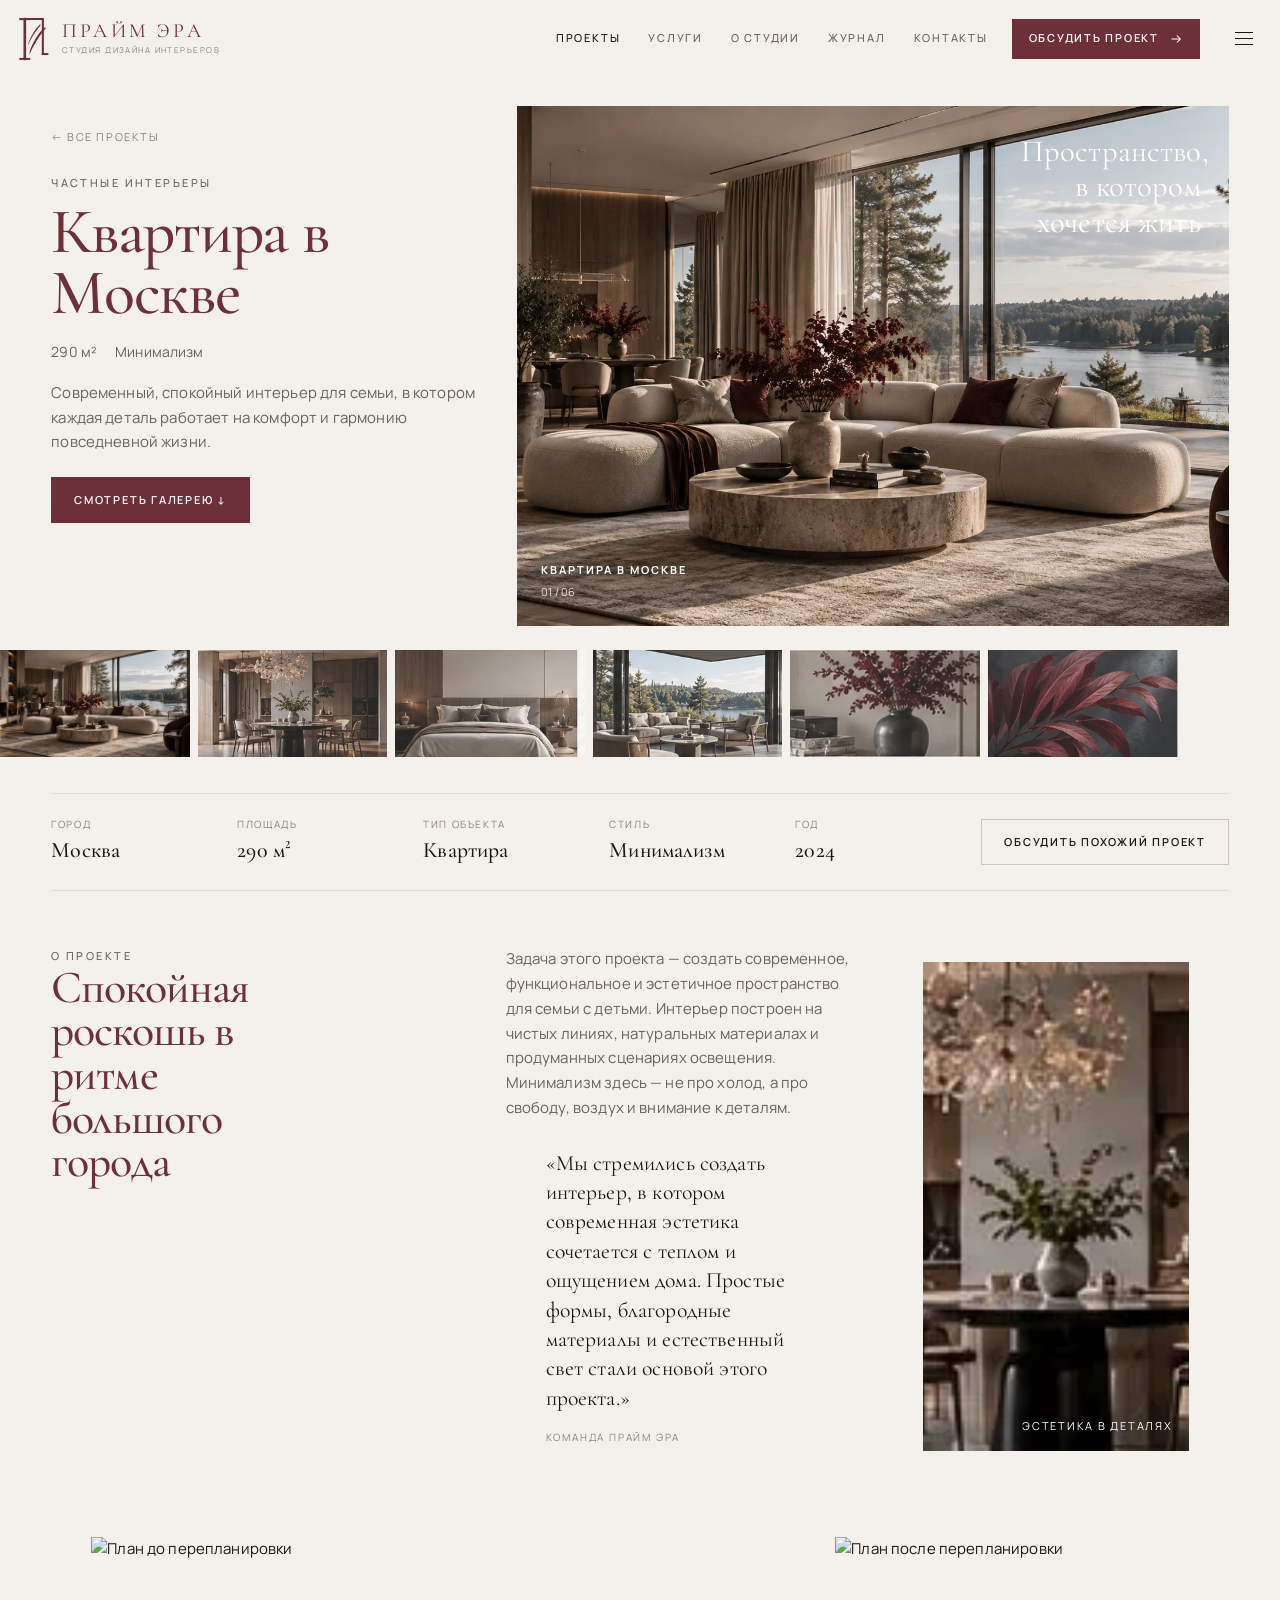
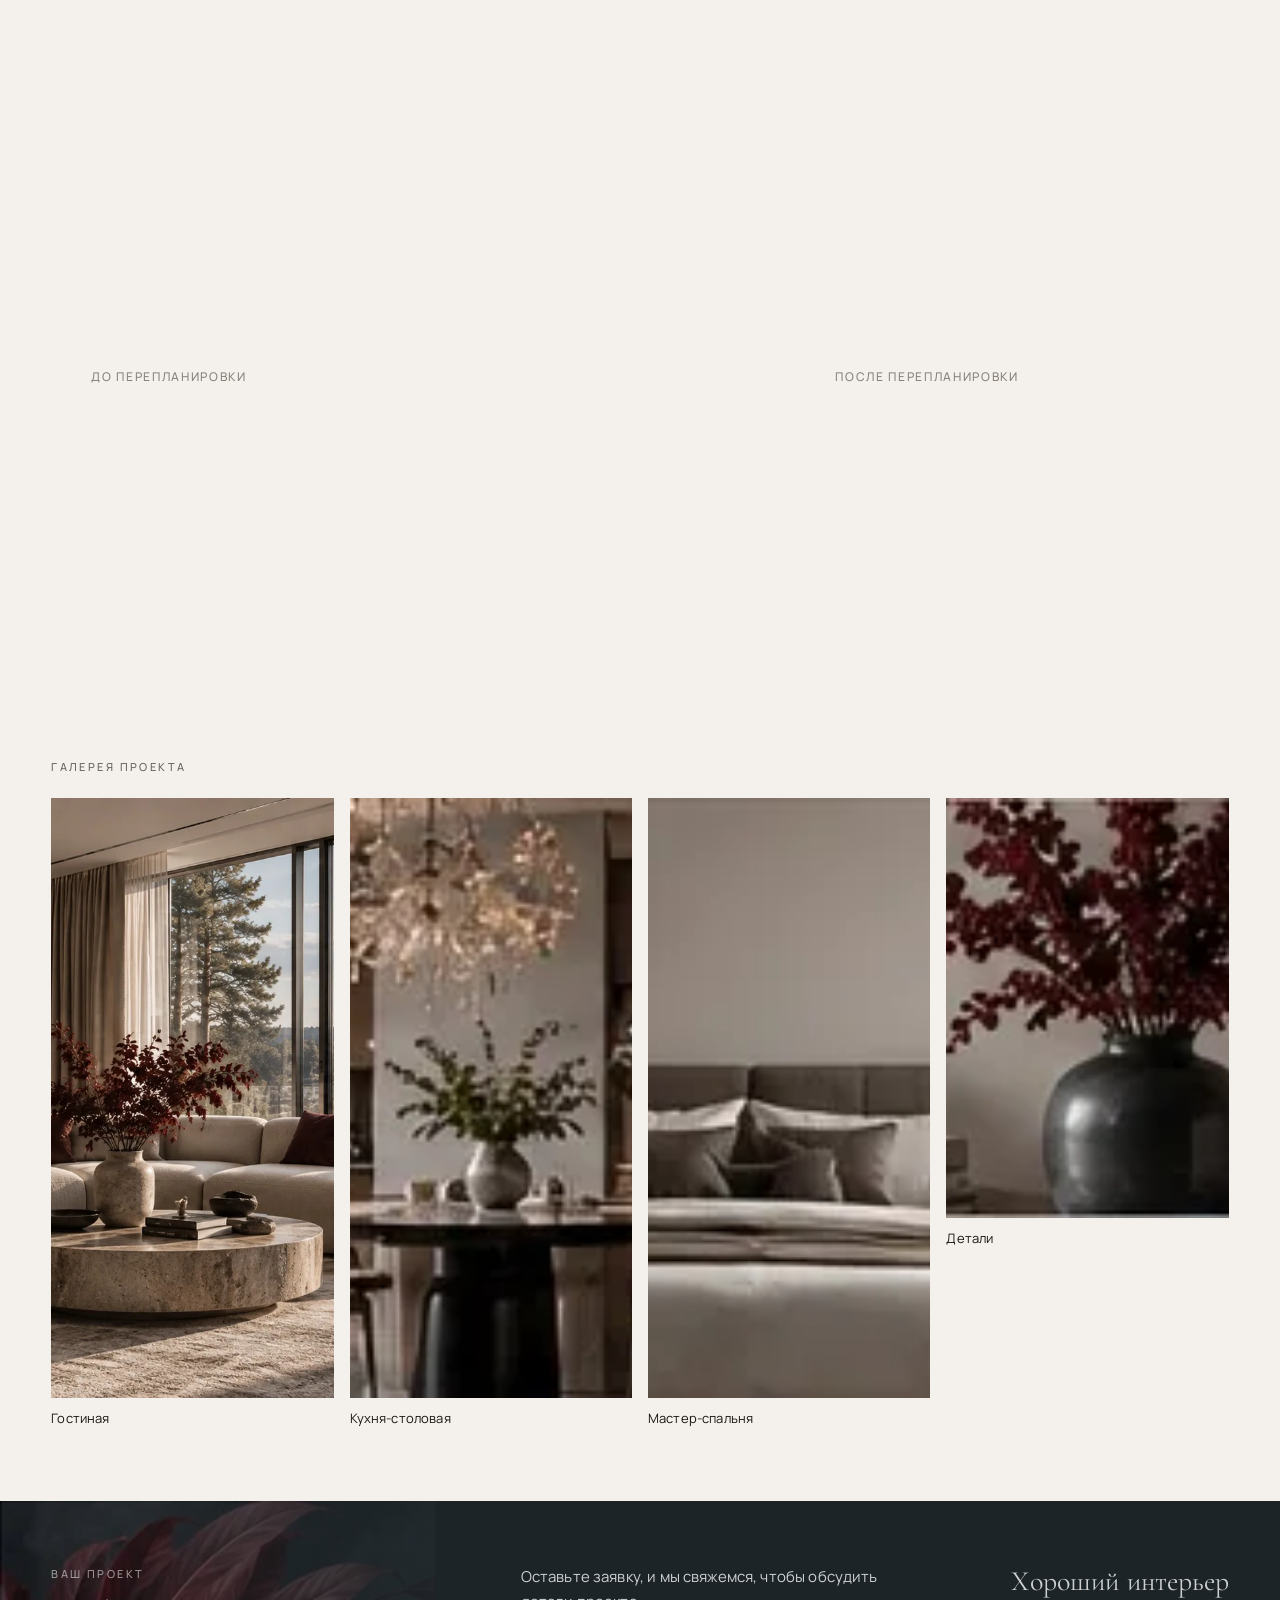
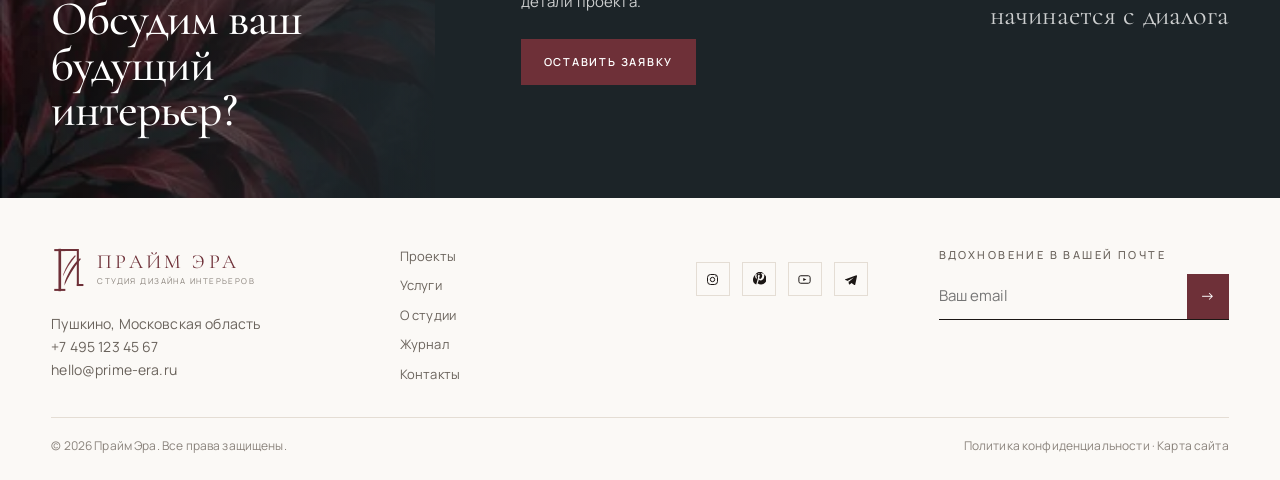
==== project-moskva.html @ 582cdb1d "Publish the Prime Era studio site. Static pages, assets, and GitHub Pages-ready markup so the site c" ====
<!DOCTYPE html>
<html lang="ru">
<head>
  <meta charset="UTF-8">
  <meta name="viewport" content="width=device-width, initial-scale=1">
  <title>Квартира в Москве — Прайм Эра</title>
  <meta name="description" content="Современный, спокойный интерьер для семьи, в котором каждая деталь работает на комфорт и гармонию повседневной жизни.">
  <link rel="canonical" href="https://prime-era.ru/project-moskva.html">
  <meta property="og:title" content="Квартира в Москве — Прайм Эра">
  <meta property="og:description" content="Современный, спокойный интерьер для семьи, в котором каждая деталь работает на комфорт и гармонию повседневной жизни.">
  <meta property="og:type" content="website">
  <meta property="og:image" content="images/jpeg/prime-era-dizayn-interera-pushkino-hero.jpg">
  <link rel="icon" href="images/brand/favicon.png" type="image/png">
  <link rel="apple-touch-icon" href="images/brand/apple-touch-icon.png">
  <link rel="preconnect" href="https://fonts.googleapis.com">
  <link rel="preconnect" href="https://fonts.gstatic.com" crossorigin>
  <link href="https://fonts.googleapis.com/css2?family=Cormorant+Garamond:ital,wght@0,400;0,500;0,600;1,400;1,500&family=Manrope:wght@300;400;500;600;700&display=swap" rel="stylesheet">
  <link rel="stylesheet" href="css/styles.css">
</head>
<body>
  <a class="skip" href="#content">К содержанию</a>
  <header class="header" data-header>
    <div class="header__inner">
      <a class="logo" href="index.html">
        <img src="images/brand/mark.svg" alt="" width="34" height="48">
        <span class="logo__text">
          <span class="logo__name">Прайм Эра</span>
          <span class="logo__tag">Студия дизайна интерьеров</span>
        </span>
      </a>
      <nav class="nav" aria-label="Основное меню">
        <a href="projects.html" class="is-active">Проекты</a>
        <a href="services.html">Услуги</a>
        <a href="about.html">О студии</a>
        <a href="journal.html">Журнал</a>
        <a href="contacts.html">Контакты</a>
      </nav>
      <a class="btn btn--burgundy btn--sm" href="contacts.html" data-open-modal>Обсудить проект <svg viewBox="0 0 16 16" fill="none" aria-hidden="true"><path d="M3 8h10M9 4l4 4-4 4" stroke="currentColor" stroke-width="1.2"/></svg></a>
      <button class="menu-btn" type="button" data-open-menu aria-label="Открыть меню"><span></span></button>
    </div>
  </header>
  <main id="content">

    <section class="container page-hero">
      <div class="page-hero__copy">
        <a class="crumbs" href="projects.html">← Все проекты</a>
        <p class="eyebrow">Частные интерьеры</p>
        <h1 class="display">Квартира в Москве</h1>
        <p class="meta-row"><span>290 м²</span><span>Минимализм</span></p>
        <p class="lead">Современный, спокойный интерьер для семьи, в котором каждая деталь работает на комфорт и гармонию повседневной жизни.</p>
        <a class="btn btn--burgundy" href="#gallery" style="margin-top:22px">Смотреть галерею ↓</a>
      </div>
      <div class="page-hero__media" data-gallery-stage>
        <picture>
              <source type="image/webp" srcset="images/webp/prime-era-dizayn-interera-pushkino-hero.webp">
              <img src="images/jpeg/prime-era-dizayn-interera-pushkino-hero.jpg" alt="Современная гостиная с панорамным видом — дизайн студии Прайм Эра" width="1774" height="887" decoding="async">
            </picture>
        <p class="hero__quote">Пространство, в котором хочется жить</p>
        <div class="hero__meta">
          <p><strong>Квартира в Москве</strong><span data-gallery-count>01 / 06</span></p>
        </div>
      </div>
    </section>
    <div class="container thumbs"><button type="button" data-thumb data-webp="images/webp/prime-era-dizayn-interera-pushkino-hero.webp" data-jpg="images/jpeg/prime-era-dizayn-interera-pushkino-hero.jpg" data-alt="Гостиная" data-index="01 / 06" class='is-active'><picture>
              <source type="image/webp" srcset="images/webp/prime-era-dizayn-interera-pushkino-hero.webp">
              <img src="images/jpeg/prime-era-dizayn-interera-pushkino-hero.jpg" alt="Гостиная" width="300" height="180" loading="lazy" decoding="async">
            </picture></button><button type="button" data-thumb data-webp="images/webp/dizayn-zagorodnogo-doma-podmoskove.webp" data-jpg="images/jpeg/dizayn-zagorodnogo-doma-podmoskove.jpg" data-alt="Кухня-столовая" data-index="02 / 06"><picture>
              <source type="image/webp" srcset="images/webp/dizayn-zagorodnogo-doma-podmoskove.webp">
              <img src="images/jpeg/dizayn-zagorodnogo-doma-podmoskove.jpg" alt="Кухня-столовая" width="300" height="180" loading="lazy" decoding="async">
            </picture></button><button type="button" data-thumb data-webp="images/webp/dizayn-spalni-pushkino-minimalizm.webp" data-jpg="images/jpeg/dizayn-spalni-pushkino-minimalizm.jpg" data-alt="Спальня" data-index="03 / 06"><picture>
              <source type="image/webp" srcset="images/webp/dizayn-spalni-pushkino-minimalizm.webp">
              <img src="images/jpeg/dizayn-spalni-pushkino-minimalizm.jpg" alt="Спальня" width="300" height="180" loading="lazy" decoding="async">
            </picture></button><button type="button" data-thumb data-webp="images/webp/interer-doma-u-vody-pushkinskiy-okrug.webp" data-jpg="images/jpeg/interer-doma-u-vody-pushkinskiy-okrug.jpg" data-alt="Терраса" data-index="04 / 06"><picture>
              <source type="image/webp" srcset="images/webp/interer-doma-u-vody-pushkinskiy-okrug.webp">
              <img src="images/jpeg/interer-doma-u-vody-pushkinskiy-okrug.jpg" alt="Терраса" width="300" height="180" loading="lazy" decoding="async">
            </picture></button><button type="button" data-thumb data-webp="images/webp/dekorirovanie-interera-prime-era.webp" data-jpg="images/jpeg/dekorirovanie-interera-prime-era.jpg" data-alt="Детали" data-index="05 / 06"><picture>
              <source type="image/webp" srcset="images/webp/dekorirovanie-interera-prime-era.webp">
              <img src="images/jpeg/dekorirovanie-interera-prime-era.jpg" alt="Детали" width="300" height="180" loading="lazy" decoding="async">
            </picture></button><button type="button" data-thumb data-webp="images/webp/bordovye-listya-firmennyy-akcent-prime-era.webp" data-jpg="images/jpeg/bordovye-listya-firmennyy-akcent-prime-era.jpg" data-alt="Бордовые листья — фирменный декоративный акцент Прайм Эра" data-index="06 / 06"><picture>
              <source type="image/webp" srcset="images/webp/bordovye-listya-firmennyy-akcent-prime-era.webp">
              <img src="images/jpeg/bordovye-listya-firmennyy-akcent-prime-era.jpg" alt="Бордовые листья — фирменный декоративный акцент Прайм Эра" width="300" height="180" loading="lazy" decoding="async">
            </picture></button></div>
    <div class="container facts">
      <p><span>Город</span><strong>Москва</strong></p>
      <p><span>Площадь</span><strong>290 м²</strong></p>
      <p><span>Тип объекта</span><strong>Квартира</strong></p>
      <p><span>Стиль</span><strong>Минимализм</strong></p>
      <p><span>Год</span><strong>2024</strong></p>
      <a class="btn btn--ghost" href="contacts.html" data-open-modal>Обсудить похожий проект</a>
    </div>
    <section class="container prose-grid">
      <div>
        <p class="eyebrow">О проекте</p>
        <h2 class="display">Спокойная роскошь в ритме большого города</h2>
      </div>
      <div>
        <p>Задача этого проекта — создать современное, функциональное и эстетичное пространство для семьи с детьми. Интерьер построен на чистых линиях, натуральных материалах и продуманных сценариях освещения. Минимализм здесь — не про холод, а про свободу, воздух и внимание к деталям.</p>
        <blockquote class="quote" style="margin-top:28px">«Мы стремились создать интерьер, в котором современная эстетика сочетается с теплом и ощущением дома. Простые формы, благородные материалы и естественный свет стали основой этого проекта.»<footer>Команда Прайм Эра</footer></blockquote>
      </div>
      <figure class="side-photo">
        <picture>
              <source type="image/webp" srcset="images/webp/dizayn-zagorodnogo-doma-podmoskove.webp">
              <img src="images/jpeg/dizayn-zagorodnogo-doma-podmoskove.jpg" alt="Эстетика в деталях" width="900" height="600" loading="lazy" decoding="async">
            </picture>
        <span>Эстетика в деталях</span>
      </figure>
    </section>
    <section class="container plans">
      <figure class="plan-card">
        <img src="images/plans/plan-before.svg" alt="План до перепланировки" width="640" height="420">
        <h3>До перепланировки</h3>
      </figure>
      <figure class="plan-card">
        <img src="images/plans/plan-after.svg" alt="План после перепланировки" width="640" height="420">
        <h3>После перепланировки</h3>
      </figure>
      <div>
        <p class="eyebrow" style="margin-bottom:16px">Ключевые решения</p>
        <ol class="keys">
          <li><b>01</b> Увеличенная кухня-гостиная с панорамными окнами</li>
          <li><b>02</b> Мастер-спальня с гардеробной и отдельной ванной комнатой</li>
          <li><b>03</b> Детские комнаты с собственными ванными и рабочими местами</li>
          <li><b>04</b> Гостевой санузел и постирочная</li>
          <li><b>05</b> Продуманные системы хранения</li>
        </ol>
      </div>
      <aside class="materials">
        <h3>Натуральные материалы. Актуальные решения. Вне времени.</h3>
        <picture>
              <source type="image/webp" srcset="images/webp/komplektaciya-podbor-materialov-interera.webp">
              <img src="images/jpeg/komplektaciya-podbor-materialov-interera.jpg" alt="Натуральные материалы" width="640" height="420" loading="lazy" decoding="async">
            </picture>
        <p class="eyebrow" style="margin-top:16px">Использованные материалы</p>
        <div class="swatches">
          <i style="background:#8a6a4a" title="Дерево"></i>
          <i style="background:#cfc6bb" title="Камень"></i>
          <i style="background:#d8cfc4" title="Текстиль"></i>
          <i style="background:#6b6762" title="Металл"></i>
          <i style="background:#9bb0b6" title="Стекло"></i>
        </div>
      </aside>
    </section>
    <section class="section" id="gallery">
      <div class="container">
        <p class="eyebrow">Галерея проекта</p>
        <div class="gallery-row" style="margin-top:22px">
          <figure>
            <picture>
              <source type="image/webp" srcset="images/webp/prime-era-dizayn-interera-pushkino-hero.webp">
              <img src="images/jpeg/prime-era-dizayn-interera-pushkino-hero.jpg" alt="Гостиная" width="900" height="600" loading="lazy" decoding="async">
            </picture>
            <figcaption>Гостиная</figcaption>
          </figure>
          <figure>
            <picture>
              <source type="image/webp" srcset="images/webp/dizayn-zagorodnogo-doma-podmoskove.webp">
              <img src="images/jpeg/dizayn-zagorodnogo-doma-podmoskove.jpg" alt="Кухня-столовая" width="900" height="600" loading="lazy" decoding="async">
            </picture>
            <figcaption>Кухня-столовая</figcaption>
          </figure>
          <figure>
            <picture>
              <source type="image/webp" srcset="images/webp/dizayn-spalni-pushkino-minimalizm.webp">
              <img src="images/jpeg/dizayn-spalni-pushkino-minimalizm.jpg" alt="Мастер-спальня" width="900" height="600" loading="lazy" decoding="async">
            </picture>
            <figcaption>Мастер-спальня</figcaption>
          </figure>
          <figure>
            <picture>
              <source type="image/webp" srcset="images/webp/dekorirovanie-interera-prime-era.webp">
              <img src="images/jpeg/dekorirovanie-interera-prime-era.jpg" alt="Детали" width="640" height="420" loading="lazy" decoding="async">
            </picture>
            <figcaption>Детали</figcaption>
          </figure>
        </div>
      </div>
    </section>
    
    <section class="cta">
      <div>
        <p class="eyebrow">Ваш проект</p>
        <h2 class="display">Обсудим ваш будущий интерьер?</h2>
      </div>
      <div>
        <p>Оставьте заявку, и мы свяжемся, чтобы обсудить детали проекта.</p>
        <a class="btn btn--burgundy" href="contacts.html" data-open-modal>Оставить заявку</a>
      </div>
      <p class="cta__aside">Хороший интерьер начинается с диалога</p>
    </section>

      </main>
  <footer class="footer">
    <div class="container footer__grid">
      <div>
        <a class="logo" href="index.html">
          <img src="images/brand/mark.svg" alt="" width="34" height="48">
          <span class="logo__text">
            <span class="logo__name">Прайм Эра</span>
            <span class="logo__tag">Студия дизайна интерьеров</span>
          </span>
        </a>
        <address style="margin-top:18px">
          <p>Пушкино, Московская область</p>
          <a href="tel:+74951234567">+7 495 123 45 67</a>
          <a href="mailto:hello@prime-era.ru">hello@prime-era.ru</a>
        </address>
      </div>
      <nav class="footer__nav" aria-label="Навигация в подвале">
        <a href="projects.html">Проекты</a>
        <a href="services.html">Услуги</a>
        <a href="about.html">О студии</a>
        <a href="journal.html">Журнал</a>
        <a href="contacts.html">Контакты</a>
      </nav>
      <div>
        <div class="social">
          <a href="https://instagram.com" aria-label="Instagram" rel="noreferrer"><svg viewBox="0 0 24 24" fill="none" stroke="currentColor" stroke-width="1.6"><rect x="4" y="4" width="16" height="16" rx="5"/><circle cx="12" cy="12" r="3.5"/><circle cx="17.5" cy="6.5" r="0.8" fill="currentColor" stroke="none"/></svg></a>
          <a href="https://pinterest.com" aria-label="Pinterest" rel="noreferrer"><svg viewBox="0 0 24 24" fill="currentColor"><path d="M12 3.2A8.8 8.8 0 0 0 8.4 20c.1-.7.4-1.8.7-2.6l2.4-9.1s-.6-.3-.6-1.5c0-1.4.8-2.4 1.8-2.4.9 0 1.3.6 1.3 1.4 0 .9-.6 2.2-.9 3.4-.2 1 .6 1.8 1.6 1.8 1.9 0 3.2-2.4 3.2-5.3 0-2.2-1.5-3.8-4.2-3.8-3.1 0-5 2.3-5 4.9 0 .9.3 1.8.7 2.3.1.1.1.2.1.3l-.3 1.1c0 .2-.1.3-.4.2-1.5-.6-2.2-2.3-2.2-4.2 0-3.1 2.6-6.8 7.8-6.8 4.1 0 6.8 3 6.8 6.2 0 4.3-2.4 7.5-5.9 7.5-1.2 0-2.3-.6-2.7-1.4l-.7 2.8c-.3 1-1 2.2-1.5 3A8.8 8.8 0 1 0 12 3.2Z"/></svg></a>
          <a href="https://youtube.com" aria-label="YouTube" rel="noreferrer"><svg viewBox="0 0 24 24" fill="none" stroke="currentColor" stroke-width="1.6"><rect x="3" y="6" width="18" height="12" rx="3"/><path d="M10 9.5v5l5-2.5-5-2.5z" fill="currentColor" stroke="none"/></svg></a>
          <a href="https://t.me" aria-label="Telegram" rel="noreferrer"><svg viewBox="0 0 24 24" fill="currentColor"><path d="M20.2 5.4 3.9 11.6c-1.1.4-1.1 1 0 1.3l4.2 1.3 1.6 5c.2.6.3.8.8.8.4 0 .6-.2.8-.4l2.3-2.2 4.4 3.2c.8.5 1.4.2 1.6-.8l2.8-13.2c.3-1.2-.4-1.7-1.2-1.2Zm-2.9 3.3-7.8 7-.3 3.2-1.5-5.1 9.6-5.1Z"/></svg></a>
        </div>
      </div>
      <form data-form>
        <p class="eyebrow" style="margin-bottom:10px">Вдохновение в вашей почте</p>
        <div class="news-form">
          <input type="email" name="email" placeholder="Ваш email" required>
          <button type="submit" aria-label="Подписаться">→</button>
        </div>
        <p class="form-ok" data-form-ok>Спасибо. Мы пришлём письма о проектах и материалах.</p>
      </form>
    </div>
    <div class="container footer__bottom">
      <p>© 2026 Прайм Эра. Все права защищены.</p>
      <p><a href="privacy.html">Политика конфиденциальности</a> · <a href="sitemap.xml">Карта сайта</a></p>
    </div>
  </footer>
  <div class="overlay" data-menu>
    <div class="overlay__nav">
      <button class="menu-btn menu-btn--close" type="button" data-close-menu aria-label="Закрыть меню" style="align-self:flex-end"><span></span></button>
      <nav>
        <a class="menu-link" href="projects.html">Проекты</a>
        <a class="menu-link" href="services.html">Услуги</a>
        <a class="menu-link" href="about.html">О студии</a>
        <a class="menu-link" href="journal.html">Журнал</a>
        <a class="menu-link" href="contacts.html">Контакты</a>
      </nav>
      <div class="overlay__contacts">
        <p>Пушкино, Московская область</p>
        <p><a href="tel:+74951234567">+7 495 123 45 67</a></p>
        <p><a href="mailto:hello@prime-era.ru">hello@prime-era.ru</a></p>
      </div>
    </div>
    <div class="overlay__visual">
      <img src="images/jpeg/podmoskove-priroda-reka-pushkino.jpg" alt="" width="1200" height="800">
      <span>Вдохновение в деталях привычных мест</span>
    </div>
  </div>
  <div class="modal" data-modal>
    <div class="modal__card">
      <button class="link-arrow" type="button" data-close-modal style="float:right">Закрыть</button>
      <p class="eyebrow">Первая встреча</p>
      <h2 class="display">Обсудим ваш проект</h2>
      <p class="lead">Расскажите о пространстве, которое хотите создать.</p>
      <form class="form" data-form>
        <label>Имя <input name="name" required></label>
        <label>Телефон <input type="tel" name="phone" required></label>
        <label>Email <input type="email" name="email"></label>
        <label>О проекте <textarea name="message"></textarea></label>
        <button class="btn btn--burgundy" type="submit">Оставить заявку</button>
        <p class="form-ok" data-form-ok>Заявка отправлена. Мы свяжемся с вами в ближайшее время.</p>
      </form>
    </div>
  </div>
  <div class="lightbox" data-lightbox>
    <button class="close" type="button" data-close-lightbox aria-label="Закрыть">×</button>
    <img alt="">
  </div>
  <script src="js/main.js"></script>
</body>
</html>
---- css/styles.css ----
:root {
  --bg: #f4f1ec;
  --bg-warm: #efeae3;
  --paper: #fbf9f6;
  --ink: #1b1614;
  --ink-soft: #6a635c;
  --ink-mute: #8a837c;
  --line: #e4ddd4;
  --line-strong: #cfc6bb;
  --burgundy: #6e3038;
  --burgundy-deep: #54242b;
  --burgundy-hover: #82383f;
  --burgundy-soft: #8d4d55;
  --cream: #f7f3ee;
  --footer: #1c2428;
  --footer-text: #d9d1c8;
  --footer-mute: #9aa3a6;
  --white: #fff;
  --header-h: 78px;
  --container: 1240px;
  --wide: 1360px;
  --serif: "Cormorant Garamond", "Times New Roman", serif;
  --sans: "Manrope", "Segoe UI", sans-serif;
  --pad: clamp(20px, 4vw, 56px);
  --radius: 2px;
  --shadow: 0 18px 50px rgba(28, 22, 20, 0.12);
  --ease: cubic-bezier(0.22, 1, 0.36, 1);
}

*,
*::before,
*::after {
  box-sizing: border-box;
}

html {
  scroll-behavior: smooth;
}

html,
body {
  margin: 0;
  padding: 0;
}

body {
  font-family: var(--sans);
  font-size: 15px;
  line-height: 1.65;
  color: var(--ink);
  background: var(--bg);
  font-weight: 400;
  letter-spacing: 0.01em;
}

img,
svg,
video {
  max-width: 100%;
  display: block;
}

a {
  color: inherit;
  text-decoration: none;
}

button,
input,
textarea,
select {
  font: inherit;
  color: inherit;
}

button {
  background: none;
  border: 0;
  cursor: pointer;
}

h1,
h2,
h3,
h4,
p {
  margin: 0;
}

ul {
  margin: 0;
  padding: 0;
  list-style: none;
}

.skip {
  position: absolute;
  left: -999px;
  top: 8px;
  background: var(--burgundy);
  color: #fff;
  padding: 8px 14px;
  z-index: 100;
}

.skip:focus {
  left: 8px;
}

.container {
  width: min(100% - var(--pad) * 2, var(--container));
  margin-inline: auto;
}

.container--wide {
  width: min(100% - var(--pad) * 2, var(--wide));
}

.eyebrow {
  font-family: var(--sans);
  font-size: 11px;
  font-weight: 500;
  letter-spacing: 0.22em;
  text-transform: uppercase;
  color: var(--ink-soft);
}

.display {
  font-family: var(--serif);
  font-weight: 500;
  letter-spacing: -0.02em;
  line-height: 0.95;
  color: var(--burgundy);
}

.lead {
  color: var(--ink-soft);
  max-width: 42em;
}

.section {
  padding: 72px 0;
}

.section-head {
  display: flex;
  align-items: flex-end;
  justify-content: space-between;
  gap: 32px;
  margin-bottom: 36px;
}

.section-head h2 {
  font-family: var(--serif);
  font-size: clamp(32px, 4.4vw, 52px);
  font-weight: 500;
  line-height: 0.95;
  letter-spacing: -0.02em;
  color: var(--burgundy);
  max-width: 14ch;
}

.section-head p {
  max-width: 340px;
  color: var(--ink-soft);
  font-size: 14px;
}

.link-arrow {
  display: inline-flex;
  align-items: center;
  gap: 10px;
  font-size: 11px;
  font-weight: 600;
  letter-spacing: 0.18em;
  text-transform: uppercase;
  color: var(--burgundy);
  white-space: nowrap;
}

.link-arrow svg {
  width: 16px;
  height: 16px;
  transition: transform 0.35s var(--ease);
}

.link-arrow:hover svg {
  transform: translateX(4px);
}

.btn {
  display: inline-flex;
  align-items: center;
  justify-content: center;
  gap: 10px;
  width: max-content;
  min-height: 46px;
  padding: 0 22px;
  border: 1px solid transparent;
  font-size: 11px;
  font-weight: 600;
  letter-spacing: 0.16em;
  text-transform: uppercase;
  transition: background 0.3s var(--ease), color 0.3s, border-color 0.3s, transform 0.3s;
}

.btn svg {
  width: 14px;
  height: 14px;
}

.btn--burgundy {
  background: var(--burgundy);
  color: #fff;
}

.btn--burgundy:hover {
  background: var(--burgundy-hover);
}

.btn--ghost {
  border-color: var(--line-strong);
  background: transparent;
  color: var(--ink);
}

.btn--ghost:hover {
  border-color: var(--burgundy);
  color: var(--burgundy);
}

.btn--light {
  border-color: rgba(255, 255, 255, 0.35);
  color: #fff;
}

.btn--light:hover {
  background: #fff;
  color: var(--burgundy);
}

.btn--sm {
  min-height: 40px;
  padding: 0 16px;
}

.header {
  position: sticky;
  top: 0;
  z-index: 50;
  height: var(--header-h);
  background: rgba(244, 241, 236, 0.9);
  backdrop-filter: blur(16px);
  border-bottom: 1px solid transparent;
}

.header.is-scrolled {
  border-bottom-color: var(--line);
}

.header__inner {
  width: min(100% - 32px, var(--wide));
  margin: 0 auto;
  height: 100%;
  display: grid;
  grid-template-columns: auto 1fr auto auto;
  align-items: center;
  gap: 24px;
}

.logo {
  display: flex;
  align-items: center;
  gap: 12px;
  min-width: 220px;
}

.logo img,
.logo svg {
  width: 34px;
  height: 48px;
  object-fit: contain;
}

.logo__text {
  display: flex;
  flex-direction: column;
  gap: 2px;
}

.logo__name {
  font-family: var(--serif);
  font-size: 20px;
  letter-spacing: 0.16em;
  text-transform: uppercase;
  color: var(--burgundy);
  line-height: 1;
}

.logo__tag {
  font-size: 8px;
  letter-spacing: 0.18em;
  text-transform: uppercase;
  color: var(--ink-mute);
}

.nav {
  display: flex;
  justify-content: flex-end;
  gap: 28px;
}

.nav a {
  font-size: 11px;
  font-weight: 500;
  letter-spacing: 0.16em;
  text-transform: uppercase;
  color: var(--ink-soft);
}

.nav a:hover,
.nav a.is-active {
  color: var(--ink);
}

.menu-btn {
  width: 40px;
  height: 40px;
  display: inline-flex;
  align-items: center;
  justify-content: center;
}

.menu-btn span,
.menu-btn span::before,
.menu-btn span::after {
  display: block;
  width: 18px;
  height: 1px;
  background: var(--ink);
  position: relative;
}

.menu-btn span::before,
.menu-btn span::after {
  content: "";
  position: absolute;
  left: 0;
}

.menu-btn span::before {
  top: -6px;
}

.menu-btn span::after {
  top: 6px;
}

.menu-btn--close span {
  background: transparent;
}

.menu-btn--close span::before {
  top: 0;
  transform: rotate(45deg);
}

.menu-btn--close span::after {
  top: 0;
  transform: rotate(-45deg);
}

.hero {
  display: grid;
  grid-template-columns: minmax(300px, 0.86fr) 1.28fr;
  grid-template-areas: "copy media";
  min-height: calc(100vh - var(--header-h));
  min-height: calc(100svh - var(--header-h));
}

.hero__copy {
  grid-area: copy;
  padding: clamp(28px, 5vw, 72px) var(--pad) 36px;
  display: flex;
  flex-direction: column;
  justify-content: center;
}

.hero__copy .eyebrow {
  margin-bottom: 22px;
}

.hero__copy h1 {
  font-size: clamp(44px, 6vw, 78px);
  max-width: 8ch;
  margin-bottom: 22px;
}

.hero__copy .lead {
  font-size: 15px;
  margin-bottom: 28px;
  max-width: 38ch;
}

.hero__copy .btn {
  width: max-content;
}

.hero__pager {
  display: flex;
  align-items: center;
  gap: 14px;
  margin-top: 48px;
  font-size: 12px;
  letter-spacing: 0.16em;
  color: var(--ink-mute);
}

.hero__pager button {
  padding: 0;
  letter-spacing: 0.16em;
}

.hero__pager button.is-active {
  color: var(--burgundy);
}

.hero__pager .line {
  width: 42px;
  height: 1px;
  background: var(--burgundy);
}

.hero__media {
  grid-area: media;
  position: relative;
  min-height: 520px;
  overflow: hidden;
  background: #1c1714;
}

.hero__slide {
  position: absolute;
  inset: 0;
  opacity: 0;
  transition: opacity 0.8s var(--ease);
}

.hero__slide.is-active {
  opacity: 1;
  z-index: 1;
}

.hero__slide img {
  width: 100%;
  height: 100%;
  object-fit: cover;
  object-position: 42% 55%;
}

.hero__quote {
  position: absolute;
  top: 28px;
  right: 28px;
  z-index: 2;
  max-width: 12ch;
  font-family: var(--serif);
  font-size: clamp(22px, 2.4vw, 32px);
  line-height: 1.15;
  color: #fff;
  text-align: right;
}

.hero__meta {
  position: absolute;
  left: 24px;
  right: 24px;
  bottom: 22px;
  z-index: 2;
  display: flex;
  justify-content: space-between;
  align-items: flex-end;
  color: #fff;
  gap: 16px;
}

.hero__meta strong {
  display: block;
  font-size: 11px;
  letter-spacing: 0.18em;
  text-transform: uppercase;
}

.hero__meta span {
  font-size: 11px;
  opacity: 0.8;
}

.play {
  display: inline-flex;
  align-items: center;
  gap: 10px;
  color: #fff;
  font-size: 10px;
  letter-spacing: 0.16em;
  text-transform: uppercase;
}

.play i {
  width: 36px;
  height: 36px;
  border: 1px solid rgba(255, 255, 255, 0.5);
  border-radius: 50%;
  display: grid;
  place-items: center;
}

.play i svg {
  width: 10px;
  height: 10px;
  margin-left: 1px;
}

.about {
  display: grid;
  grid-template-columns: 1.05fr 1.15fr 0.72fr;
  gap: 36px;
  align-items: stretch;
}

.about:has(:nth-child(2)):not(:has(:nth-child(3))) {
  grid-template-columns: 0.85fr 1.15fr;
}

.about__photo {
  position: relative;
  min-height: 420px;
  overflow: hidden;
}

.about__photo img {
  width: 100%;
  height: 100%;
  object-fit: cover;
  object-position: center;
}

.about__caption {
  position: absolute;
  left: 22px;
  bottom: 22px;
  color: #fff;
  font-family: var(--serif);
  font-size: 28px;
  line-height: 1.1;
  max-width: 10ch;
}

.about__copy h2 {
  font-size: clamp(34px, 4vw, 48px);
  max-width: 12ch;
  margin: 12px 0 22px;
}

.about__copy p + p {
  margin-top: 14px;
}

.about__copy .lead,
.about__copy p {
  color: var(--ink-soft);
}

.about__copy .link-arrow {
  margin-top: 28px;
}

.stats {
  display: flex;
  flex-direction: column;
  gap: 22px;
  padding-top: 6px;
  border-left: 1px solid var(--line);
  padding-left: 28px;
}

.stats strong {
  display: block;
  font-family: var(--serif);
  font-size: 42px;
  font-weight: 500;
  line-height: 1;
  color: var(--burgundy);
}

.stats span {
  color: var(--ink-soft);
  font-size: 13px;
}

.stats small {
  display: block;
  margin-top: auto;
  color: var(--ink-mute);
  font-size: 12px;
  line-height: 1.5;
}

.projects-grid {
  display: grid;
  grid-template-columns: repeat(4, 1fr);
  gap: 18px;
}

.projects-grid--list {
  grid-template-columns: repeat(3, 1fr);
}

.project-card {
  display: block;
}

.project-card__img {
  aspect-ratio: 3 / 2.15;
  overflow: hidden;
  background: #d7d0c7;
  margin-bottom: 14px;
}

.project-card__img img {
  width: 100%;
  height: 100%;
  object-fit: cover;
  transition: transform 0.8s var(--ease);
}

.project-card:hover img {
  transform: scale(1.05);
}

.project-card h3 {
  font-family: var(--serif);
  font-size: 22px;
  font-weight: 500;
  color: var(--ink);
}

.project-card p {
  font-size: 12px;
  color: var(--ink-mute);
  margin-top: 4px;
}

.filters {
  display: flex;
  gap: 8px;
  flex-wrap: wrap;
  margin: 8px 0 28px;
}

.filters button {
  min-height: 34px;
  padding: 0 14px;
  border: 1px solid var(--line);
  font-size: 11px;
  letter-spacing: 0.12em;
  text-transform: uppercase;
  color: var(--ink-soft);
}

.filters button.is-active,
.filters button:hover {
  border-color: var(--burgundy);
  color: var(--burgundy);
}

.services-grid {
  display: grid;
  grid-template-columns: repeat(5, 1fr);
  gap: 16px;
}

.service-card {
  display: block;
}

.service-card__img {
  aspect-ratio: 640 / 420;
  overflow: hidden;
  margin-bottom: 14px;
  background: #d7d0c7;
}

.service-card__img img {
  width: 100%;
  height: 100%;
  object-fit: cover;
  transition: transform 0.8s var(--ease);
}

.service-card:hover img {
  transform: scale(1.04);
}

.service-card h3 {
  font-family: var(--serif);
  font-size: 22px;
  font-weight: 500;
  margin-bottom: 6px;
}

.service-card p {
  font-size: 13px;
  color: var(--ink-soft);
}

.process {
  display: grid;
  grid-template-columns: 1.3fr 0.9fr;
  gap: 48px;
  align-items: start;
}

.process-steps {
  display: grid;
  grid-template-columns: repeat(5, 1fr);
  gap: 18px;
}

.step-no {
  font-family: var(--serif);
  font-size: 28px;
  color: var(--burgundy);
  display: block;
  margin-bottom: 10px;
}

.process-steps h3 {
  font-family: var(--serif);
  font-size: 22px;
  font-weight: 500;
  margin-bottom: 8px;
}

.process-steps p {
  font-size: 13px;
  color: var(--ink-soft);
}

.quote {
  font-family: var(--serif);
  font-size: clamp(20px, 1.7vw, 26px);
  line-height: 1.35;
  color: var(--ink);
}

.quote footer {
  margin-top: 18px;
  font-family: var(--sans);
  font-size: 10px;
  letter-spacing: 0.18em;
  text-transform: uppercase;
  color: var(--ink-mute);
}

.quote svg.sign {
  width: 88px;
  margin-top: 10px;
  opacity: 0.7;
}

.cta {
  background: var(--footer);
  color: #fff;
  display: grid;
  grid-template-columns: 1.1fr 1fr 0.7fr;
  gap: 32px;
  padding: 64px var(--pad);
  position: relative;
  overflow: hidden;
}

.cta::before {
  content: "";
  position: absolute;
  inset: 0 auto 0 0;
  width: 34%;
  background:
    linear-gradient(90deg, rgba(28, 36, 40, 0.2), rgba(28, 36, 40, 0.92)),
    url("../images/webp/bordovye-listya-firmennyy-akcent-prime-era.webp") left center / cover no-repeat;
}

.cta > * {
  position: relative;
  z-index: 1;
}

.cta .eyebrow {
  color: rgba(255, 255, 255, 0.55);
  margin-bottom: 14px;
}

.cta h2 {
  font-size: clamp(32px, 4vw, 48px);
  max-width: 12ch;
  color: #fff;
}

.cta p {
  color: rgba(255, 255, 255, 0.78);
  margin-bottom: 24px;
}

.cta__aside {
  font-family: var(--serif);
  font-size: 28px;
  line-height: 1.2;
  text-align: right;
}

.footer {
  padding: 48px 0 24px;
  background: var(--paper);
}

.footer__grid {
  display: grid;
  grid-template-columns: 1.2fr 1fr 0.8fr 1.1fr;
  gap: 32px;
  padding-bottom: 32px;
  border-bottom: 1px solid var(--line);
}

.footer a:hover {
  color: var(--burgundy);
}

.footer address {
  font-style: normal;
  color: var(--ink-soft);
  font-size: 14px;
}

.footer address a,
.footer address p {
  display: block;
}

.footer__nav {
  display: grid;
  gap: 8px;
}

.footer__nav a {
  font-size: 13px;
  color: var(--ink-soft);
}

.social {
  display: flex;
  gap: 12px;
  margin: 16px 0;
}

.social a {
  width: 34px;
  height: 34px;
  border: 1px solid var(--line);
  display: grid;
  place-items: center;
  color: var(--ink);
}

.social a svg {
  width: 15px;
  height: 15px;
}

.news-form {
  display: flex;
  border-bottom: 1px solid var(--ink);
}

.news-form input {
  flex: 1;
  border: 0;
  background: transparent;
  padding: 10px 0;
  outline: none;
}

.news-form button {
  width: 42px;
  color: #fff;
  background: var(--burgundy);
}

.footer__bottom {
  display: flex;
  justify-content: space-between;
  gap: 16px;
  padding-top: 18px;
  color: var(--ink-mute);
  font-size: 12px;
}

.overlay,
.modal {
  position: fixed;
  inset: 0;
  z-index: 80;
  opacity: 0;
  visibility: hidden;
  pointer-events: none;
  transition: opacity 0.35s var(--ease), visibility 0.35s;
}

.overlay.is-open,
.modal.is-open {
  opacity: 1;
  visibility: visible;
  pointer-events: auto;
}

.overlay {
  background: var(--bg);
  display: grid;
  grid-template-columns: 1fr 0.9fr;
}

.overlay__nav {
  padding: 32px 48px 48px;
  display: flex;
  flex-direction: column;
}

.overlay__nav nav {
  display: flex;
  flex-direction: column;
  gap: 4px;
  margin-top: 12px;
}

.overlay__nav a.menu-link {
  display: block;
  font-family: var(--serif);
  font-size: clamp(36px, 6vw, 56px);
  line-height: 1.15;
  color: var(--burgundy);
}

.overlay__contacts {
  margin-top: auto;
  color: var(--ink-soft);
  font-size: 14px;
}

.overlay__visual {
  position: relative;
  min-height: 100%;
}

.overlay__visual img {
  width: 100%;
  height: 100%;
  object-fit: cover;
}

.overlay__visual span {
  position: absolute;
  left: 28px;
  bottom: 28px;
  color: #fff;
  font-family: var(--serif);
  font-size: 32px;
  max-width: 12ch;
  line-height: 1.1;
}

.modal {
  background: rgba(20, 16, 14, 0.46);
  display: grid;
  place-items: center;
  padding: 24px;
}

.modal__card {
  width: min(100%, 520px);
  background: var(--paper);
  padding: 36px 32px;
  box-shadow: var(--shadow);
}

.modal__card h2 {
  font-size: 36px;
  margin: 8px 0 12px;
}

.form {
  display: grid;
  gap: 14px;
  margin-top: 22px;
}

.form .btn {
  justify-self: start;
  margin-top: 8px;
}

.form label {
  display: grid;
  gap: 6px;
  font-size: 11px;
  letter-spacing: 0.14em;
  text-transform: uppercase;
  color: var(--ink-mute);
}

.form input,
.form textarea {
  border: 0;
  border-bottom: 1px solid var(--line-strong);
  background: transparent;
  padding: 8px 0;
  outline: none;
  text-transform: none;
  letter-spacing: 0;
  font-size: 15px;
  color: var(--ink);
}

.form textarea {
  min-height: 90px;
  resize: vertical;
}

.form-ok {
  display: none;
  padding: 12px 0;
  color: var(--burgundy);
}

.page-hero {
  display: grid;
  grid-template-columns: 0.8fr 1.3fr;
  gap: 28px;
  padding: 28px 0 12px;
  align-items: stretch;
}

.page-hero__copy {
  padding: 18px 0 24px;
}

.crumbs {
  display: inline-flex;
  align-items: center;
  gap: 8px;
  font-size: 11px;
  letter-spacing: 0.14em;
  text-transform: uppercase;
  color: var(--ink-mute);
  margin-bottom: 28px;
}

.page-hero h1 {
  font-size: clamp(42px, 5vw, 64px);
  max-width: 10ch;
  margin: 10px 0 16px;
  color: var(--burgundy);
}

.meta-row {
  display: flex;
  gap: 18px;
  color: var(--ink-soft);
  font-size: 14px;
  margin-bottom: 18px;
}

.page-hero__media {
  position: relative;
  min-height: 520px;
  overflow: hidden;
}

.page-hero__media img {
  width: 100%;
  height: 100%;
  object-fit: cover;
}

.thumbs {
  display: grid;
  grid-template-columns: repeat(6, 1fr);
  gap: 8px;
  margin: 12px 0 36px;
}

.thumbs button {
  padding: 0;
  aspect-ratio: 16 / 9;
  overflow: hidden;
}

.thumbs img {
  width: 100%;
  height: 100%;
  object-fit: cover;
  opacity: 0.85;
}

.thumbs button.is-active img,
.thumbs button:hover img {
  opacity: 1;
}

.facts {
  display: grid;
  grid-template-columns: repeat(5, 1fr) auto;
  gap: 16px;
  align-items: center;
  padding: 22px 0;
  border-top: 1px solid var(--line);
  border-bottom: 1px solid var(--line);
}

.facts span {
  display: block;
  font-size: 10px;
  letter-spacing: 0.16em;
  text-transform: uppercase;
  color: var(--ink-mute);
}

.facts strong {
  font-family: var(--serif);
  font-size: 22px;
  font-weight: 500;
}

.prose-grid {
  display: grid;
  grid-template-columns: 1.1fr 0.9fr 0.9fr;
  gap: 32px;
  padding: 56px 0;
}

.prose-grid h2 {
  font-size: clamp(32px, 4vw, 46px);
  max-width: 12ch;
}

.prose-grid p {
  color: var(--ink-soft);
}

.side-photo {
  position: relative;
  min-height: 280px;
}

.side-photo img {
  width: 100%;
  height: 100%;
  object-fit: cover;
}

.side-photo span {
  position: absolute;
  right: 16px;
  bottom: 16px;
  color: #fff;
  font-size: 11px;
  letter-spacing: 0.16em;
  text-transform: uppercase;
}

.plans {
  display: grid;
  grid-template-columns: 1.1fr 1.1fr 0.9fr 0.7fr;
  gap: 24px;
  padding-bottom: 56px;
}

.plan-card h3 {
  font-size: 12px;
  letter-spacing: 0.14em;
  text-transform: uppercase;
  color: var(--ink-mute);
  margin-top: 10px;
  font-weight: 500;
}

.keys {
  display: grid;
  gap: 12px;
}

.keys li {
  display: grid;
  grid-template-columns: 28px 1fr;
  gap: 8px;
  font-size: 14px;
}

.keys b {
  font-family: var(--serif);
  color: var(--burgundy);
  font-weight: 500;
}

.materials {
  background: var(--bg-warm);
  min-height: 100%;
  padding: 22px;
}

.materials h3 {
  font-size: 13px;
  letter-spacing: 0.08em;
  text-transform: uppercase;
  max-width: 16ch;
  line-height: 1.4;
  margin-bottom: 16px;
}

.swatches {
  display: flex;
  flex-wrap: wrap;
  gap: 10px;
  margin-top: 18px;
}

.swatches i {
  width: 28px;
  height: 28px;
  border-radius: 50%;
  display: inline-block;
}

.gallery-row {
  display: grid;
  grid-template-columns: repeat(4, 1fr);
  gap: 16px;
}

.gallery-row figure {
  margin: 0;
}

.gallery-row img {
  width: 100%;
  aspect-ratio: 4 / 3;
  object-fit: cover;
}

.gallery-row figcaption {
  margin-top: 10px;
  font-size: 13px;
}

.tabs {
  display: flex;
  gap: 18px;
  flex-wrap: wrap;
  margin: 0 0 22px;
}

.tabs button {
  font-size: 12px;
  color: var(--ink-mute);
}

.tabs button.is-active {
  color: var(--ink);
  border-bottom: 1px solid var(--ink);
}

.article-grid {
  display: grid;
  grid-template-columns: 1.4fr 1fr 1fr;
  gap: 20px;
}

.article-card {
  display: block;
}

.article-card img {
  width: 100%;
  height: 240px;
  object-fit: cover;
  margin-bottom: 14px;
}

.article-card small {
  font-size: 11px;
  letter-spacing: 0.14em;
  text-transform: uppercase;
  color: var(--ink-mute);
}

.article-card h3 {
  font-family: var(--serif);
  font-size: 28px;
  font-weight: 500;
  margin-top: 8px;
}

.contact-grid {
  display: grid;
  grid-template-columns: 0.9fr 1.1fr;
  gap: 48px;
}

.contact-grid h1 {
  font-size: clamp(40px, 5vw, 62px);
  max-width: 10ch;
  margin: 10px 0 18px;
}

.map {
  min-height: 280px;
  background:
    linear-gradient(rgba(28, 36, 40, 0.25), rgba(28, 36, 40, 0.25)),
    url("../images/webp/podmoskove-priroda-reka-pushkino.webp") center / cover no-repeat;
}

.values {
  display: grid;
  grid-template-columns: 1.2fr 1fr;
  gap: 24px;
  align-items: stretch;
}

.values__visual {
  position: relative;
  min-height: 340px;
}

.values__visual img {
  width: 100%;
  height: 100%;
  object-fit: cover;
}

.values__words {
  position: absolute;
  inset: 0;
  display: grid;
  place-content: center;
  color: #fff;
  font-family: var(--serif);
  font-size: clamp(28px, 4vw, 42px);
  letter-spacing: 0.18em;
  text-transform: uppercase;
  text-align: center;
  line-height: 1.35;
  background: rgba(20, 28, 32, 0.28);
}

.lightbox {
  position: fixed;
  inset: 0;
  z-index: 90;
  background: rgba(14, 12, 11, 0.92);
  display: none;
  place-items: center;
  padding: 24px;
}

.lightbox.is-open {
  display: grid;
}

.lightbox img {
  max-height: 86vh;
  max-width: 90vw;
}

.close {
  position: absolute;
  top: 18px;
  right: 18px;
  width: 40px;
  height: 40px;
  color: #fff;
  font-size: 28px;
}

@media (max-width: 1100px) {
  .nav {
    display: none;
  }

  .header__inner {
    grid-template-columns: 1fr auto auto;
  }

  .hero,
  .about,
  .process,
  .cta,
  .footer__grid,
  .page-hero,
  .prose-grid,
  .plans,
  .contact-grid,
  .overlay {
    grid-template-columns: 1fr;
  }

  .projects-grid,
  .services-grid,
  .process-steps,
  .gallery-row,
  .article-grid {
    grid-template-columns: repeat(2, 1fr);
  }

  .facts {
    grid-template-columns: repeat(2, 1fr);
  }

  .cta::before {
    width: 100%;
    opacity: 0.35;
  }

  .cta__aside {
    text-align: left;
  }

  .stats {
    border-left: 0;
    padding-left: 0;
    display: grid;
    grid-template-columns: repeat(3, 1fr);
  }

  .overlay__visual {
    display: none;
  }
}

@media (max-width: 720px) {
  .header .btn {
    display: none;
  }

  .hero {
    min-height: 0;
    grid-template-columns: 1fr;
    grid-template-areas: "copy" "media";
  }

  .hero__copy {
    padding: 28px 20px 8px;
  }

  .hero__copy .btn {
    width: 100%;
  }

  .hero__media {
    min-height: 0;
    grid-area: media;
    overflow: visible;
    background: transparent;
    display: flex;
    flex-direction: column;
  }

  .hero__slide {
    position: relative;
    height: 420px;
    display: none;
    overflow: hidden;
    background: #1c1714;
  }

  .hero__slide.is-active {
    display: block;
  }

  .hero__quote {
    position: static;
    color: var(--burgundy);
    text-align: left;
    font-size: 26px;
    padding: 18px 20px 0;
    max-width: 12ch;
  }

  .hero__meta {
    position: static;
    color: var(--ink);
    padding: 12px 20px 8px;
  }

  .hero__meta span {
    opacity: 0.7;
  }

  .play {
    color: var(--ink);
  }

  .play i {
    border-color: var(--line-strong);
  }

  .logo__tag {
    display: none;
  }

  .process-steps {
    grid-template-columns: 1fr;
    border-left: 1px solid var(--line);
    padding-left: 22px;
    gap: 28px;
  }

  .projects-grid,
  .services-grid,
  .gallery-row,
  .article-grid,
  .thumbs,
  .footer__grid,
  .footer__bottom {
    grid-template-columns: 1fr;
  }

  .section {
    padding: 48px 0;
  }

  .section-head {
    flex-direction: column;
    align-items: flex-start;
  }

  .services-grid .service-card {
    display: grid;
    grid-template-columns: 92px 1fr;
    gap: 14px;
    align-items: center;
  }

  .service-card__img {
    margin-bottom: 0;
    aspect-ratio: 1;
  }

  .page-hero__media {
    min-height: 360px;
  }

  .modal__card {
    padding: 24px 18px;
  }
}

@media (prefers-reduced-motion: reduce) {
  html {
    scroll-behavior: auto;
  }

  *,
  *::before,
  *::after {
    animation: none !important;
    transition: none !important;
  }
}
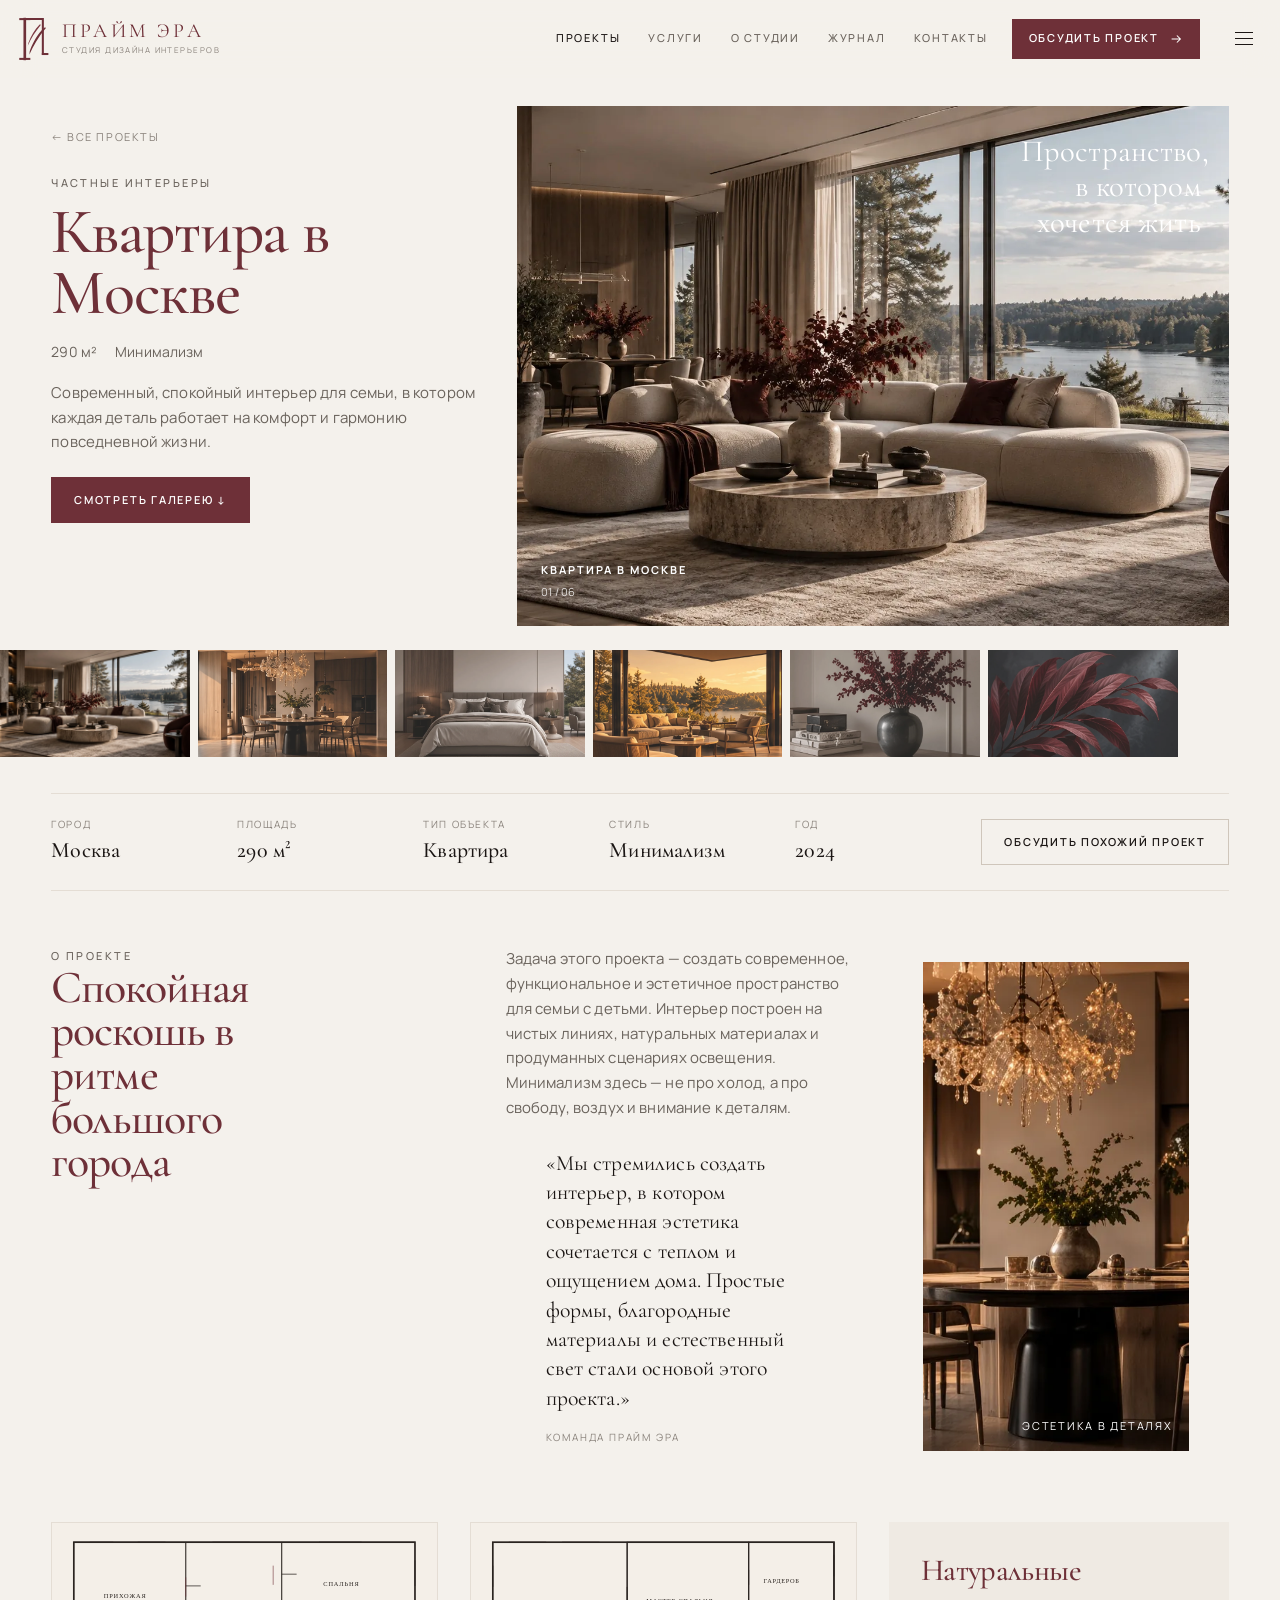
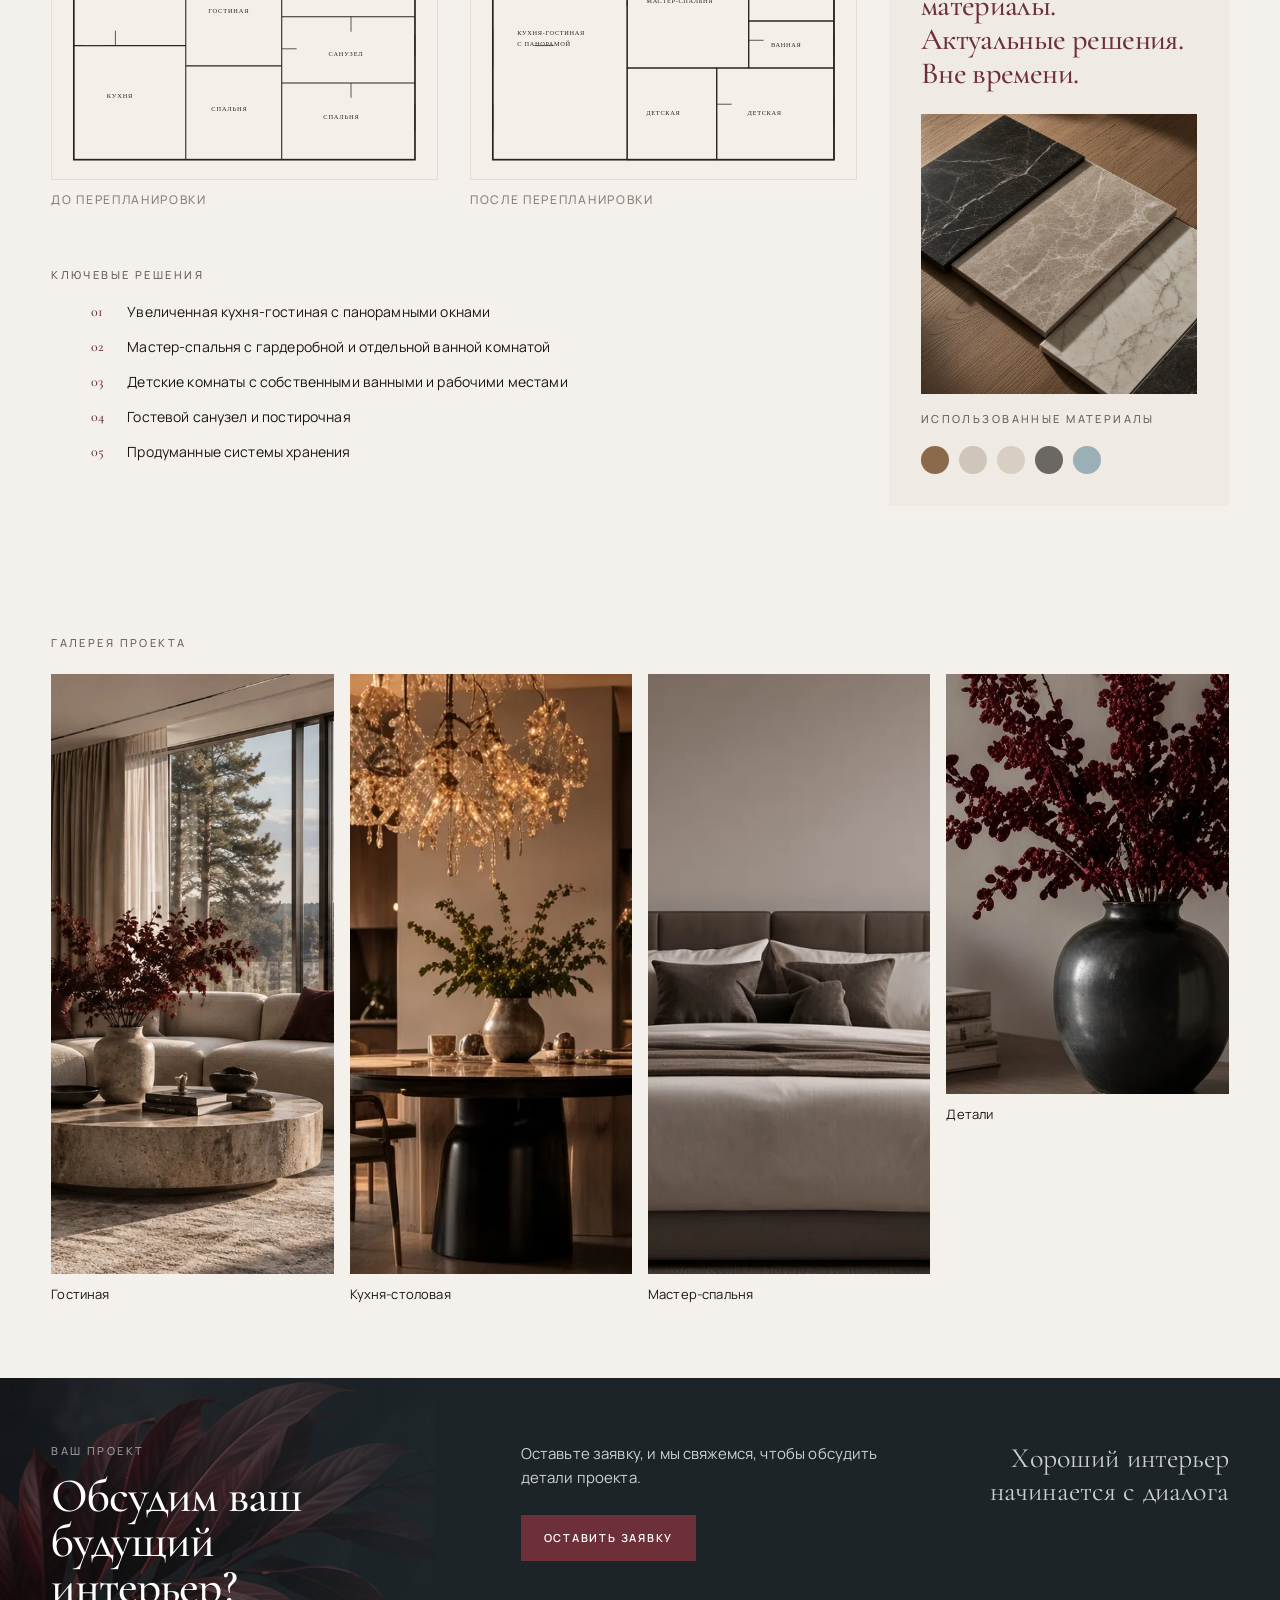
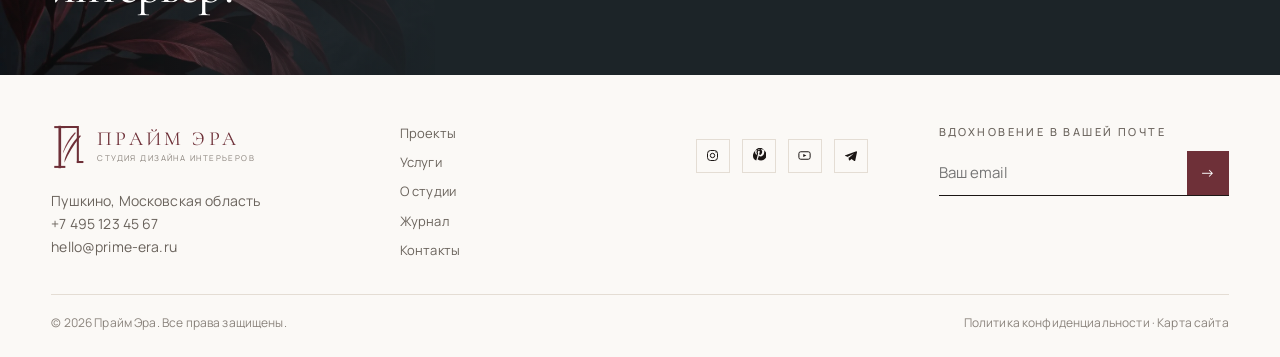
==== commit 0107356a: "Fix missing floor plans, photo quality, and the materials panel. Inline readable plans, replace tiny" ====
--- a/project-moskva.html
+++ b/project-moskva.html
@@ -105,16 +105,69 @@
         <span>Эстетика в деталях</span>
       </figure>
     </section>
-    <section class="container plans">
+    <section class="container plans" id="plans">
       <figure class="plan-card">
-        <img src="images/plans/plan-before.svg" alt="План до перепланировки" width="640" height="420">
+        <div class="plan-frame"><svg xmlns="http://www.w3.org/2000/svg" viewBox="0 0 720 480" role="img" aria-label="План квартиры до перепланировки">
+  <rect width="720" height="480" fill="#f4efe8"/>
+  <g fill="none" stroke="#2a2420" stroke-linejoin="miter">
+    <rect x="40" y="36" width="640" height="408" stroke-width="3.2"/>
+    <path stroke-width="2" d="M250 36v408M430 36v408M40 230h210M250 268h180M430 176h250M430 300h250"/>
+    <path stroke-width="2" d="M40 36h640"/>
+  </g>
+  <g fill="none" stroke="#2a2420" stroke-width="1.4">
+    <path d="M118 230v-28M250 118h28M430 96h28M430 236h28M560 176v28M560 300v28"/>
+  </g>
+  <g fill="none" stroke="#6e3038" stroke-width="1.1">
+    <path d="M70 36v0"/><path d="M58 230h36"/><path d="M250 102v36"/><path d="M414 80v36"/>
+  </g>
+  <g fill="#2a2420" font-family="Georgia, 'Times New Roman', serif" font-size="12" letter-spacing="1.6">
+    <text x="96" y="140">ПРИХОЖАЯ</text>
+    <text x="102" y="328">КУХНЯ</text>
+    <text x="292" y="168">ГОСТИНАЯ</text>
+    <text x="298" y="352">СПАЛЬНЯ</text>
+    <text x="508" y="118">СПАЛЬНЯ</text>
+    <text x="518" y="250">САНУЗЕЛ</text>
+    <text x="508" y="368">СПАЛЬНЯ</text>
+  </g>
+  <g fill="none" stroke="#2a2420" stroke-width="1.2">
+    <path d="M70 36h44M160 36h52M300 36h70M500 36h80"/>
+    <path d="M680 70v48M680 210v40M680 340v50"/>
+  </g>
+</svg></div>
         <h3>До перепланировки</h3>
       </figure>
       <figure class="plan-card">
-        <img src="images/plans/plan-after.svg" alt="План после перепланировки" width="640" height="420">
+        <div class="plan-frame"><svg xmlns="http://www.w3.org/2000/svg" viewBox="0 0 720 480" role="img" aria-label="План квартиры после перепланировки">
+  <rect width="720" height="480" fill="#f4efe8"/>
+  <g fill="none" stroke="#2a2420" stroke-linejoin="miter">
+    <rect x="40" y="36" width="640" height="408" stroke-width="3.2"/>
+    <path stroke-width="2" d="M292 36v408"/>
+    <path stroke-width="2" d="M292 36h228v236H292z"/>
+    <path stroke-width="2" d="M520 36h160v148H520z"/>
+    <path stroke-width="2" d="M520 184h160v88H520z"/>
+    <path stroke-width="2" d="M292 272h168v172H292z"/>
+    <path stroke-width="2" d="M460 272h220v172H460z"/>
+  </g>
+  <g fill="none" stroke="#2a2420" stroke-width="1.4">
+    <path d="M118 230h36M292 120v36M520 88v28M520 220h28M460 340h28"/>
+  </g>
+  <g fill="#2a2420" font-family="Georgia, 'Times New Roman', serif" font-size="12" letter-spacing="1.2">
+    <text x="86" y="210">КУХНЯ-ГОСТИНАЯ</text>
+    <text x="86" y="230">С ПАНОРАМОЙ</text>
+    <text x="328" y="150">МАСТЕР-СПАЛЬНЯ</text>
+    <text x="548" y="112">ГАРДЕРОБ</text>
+    <text x="562" y="232">ВАННАЯ</text>
+    <text x="328" y="360">ДЕТСКАЯ</text>
+    <text x="518" y="360">ДЕТСКАЯ</text>
+  </g>
+  <g fill="none" stroke="#2a2420" stroke-width="1.2">
+    <path d="M70 36h70M170 36h70M40 80v40M40 200v70M40 340v50"/>
+    <path d="M680 60v40M680 210v36M680 330v50"/>
+  </g>
+</svg></div>
         <h3>После перепланировки</h3>
       </figure>
-      <div>
+      <div class="keys-block">
         <p class="eyebrow" style="margin-bottom:16px">Ключевые решения</p>
         <ol class="keys">
           <li><b>01</b> Увеличенная кухня-гостиная с панорамными окнами</li>
--- a/css/styles.css
+++ b/css/styles.css
@@ -1178,9 +1178,29 @@
 
 .plans {
   display: grid;
-  grid-template-columns: 1.1fr 1.1fr 0.9fr 0.7fr;
-  gap: 24px;
+  grid-template-columns: minmax(0, 1.15fr) minmax(0, 1.15fr) minmax(340px, 1fr);
+  gap: 28px 32px;
+  align-items: stretch;
   padding-bottom: 56px;
+}
+
+.plan-card {
+  margin: 0;
+}
+
+.plan-frame {
+  background: #f4efe8;
+  border: 1px solid var(--line);
+  aspect-ratio: 720 / 480;
+  overflow: hidden;
+}
+
+.plan-frame svg,
+.plan-frame img {
+  width: 100%;
+  height: 100%;
+  display: block;
+  object-fit: contain;
 }
 
 .plan-card h3 {
@@ -1192,6 +1212,10 @@
   font-weight: 500;
 }
 
+.keys-block {
+  grid-column: 1 / 3;
+}
+
 .keys {
   display: grid;
   gap: 12px;
@@ -1211,18 +1235,36 @@
 }
 
 .materials {
+  grid-column: 3;
+  grid-row: 1 / 3;
   background: var(--bg-warm);
   min-height: 100%;
-  padding: 22px;
+  padding: 32px;
+  display: flex;
+  flex-direction: column;
 }
 
 .materials h3 {
-  font-size: 13px;
-  letter-spacing: 0.08em;
-  text-transform: uppercase;
-  max-width: 16ch;
-  line-height: 1.4;
-  margin-bottom: 16px;
+  font-family: var(--serif);
+  font-size: clamp(26px, 2.4vw, 36px);
+  font-weight: 500;
+  letter-spacing: -0.02em;
+  text-transform: none;
+  max-width: none;
+  line-height: 1.12;
+  margin-bottom: 22px;
+  color: var(--burgundy);
+}
+
+.materials picture,
+.materials img {
+  width: 100%;
+  flex: 1;
+}
+
+.materials img {
+  height: 280px;
+  object-fit: cover;
 }
 
 .swatches {
@@ -1405,10 +1447,19 @@
   .footer__grid,
   .page-hero,
   .prose-grid,
-  .plans,
   .contact-grid,
   .overlay {
     grid-template-columns: 1fr;
+  }
+
+  .plans {
+    grid-template-columns: 1fr 1fr;
+  }
+
+  .plans .keys-block,
+  .plans .materials {
+    grid-column: 1 / -1;
+    grid-row: auto;
   }
 
   .projects-grid,
@@ -1528,7 +1579,8 @@
   .article-grid,
   .thumbs,
   .footer__grid,
-  .footer__bottom {
+  .footer__bottom,
+  .plans {
     grid-template-columns: 1fr;
   }
 
